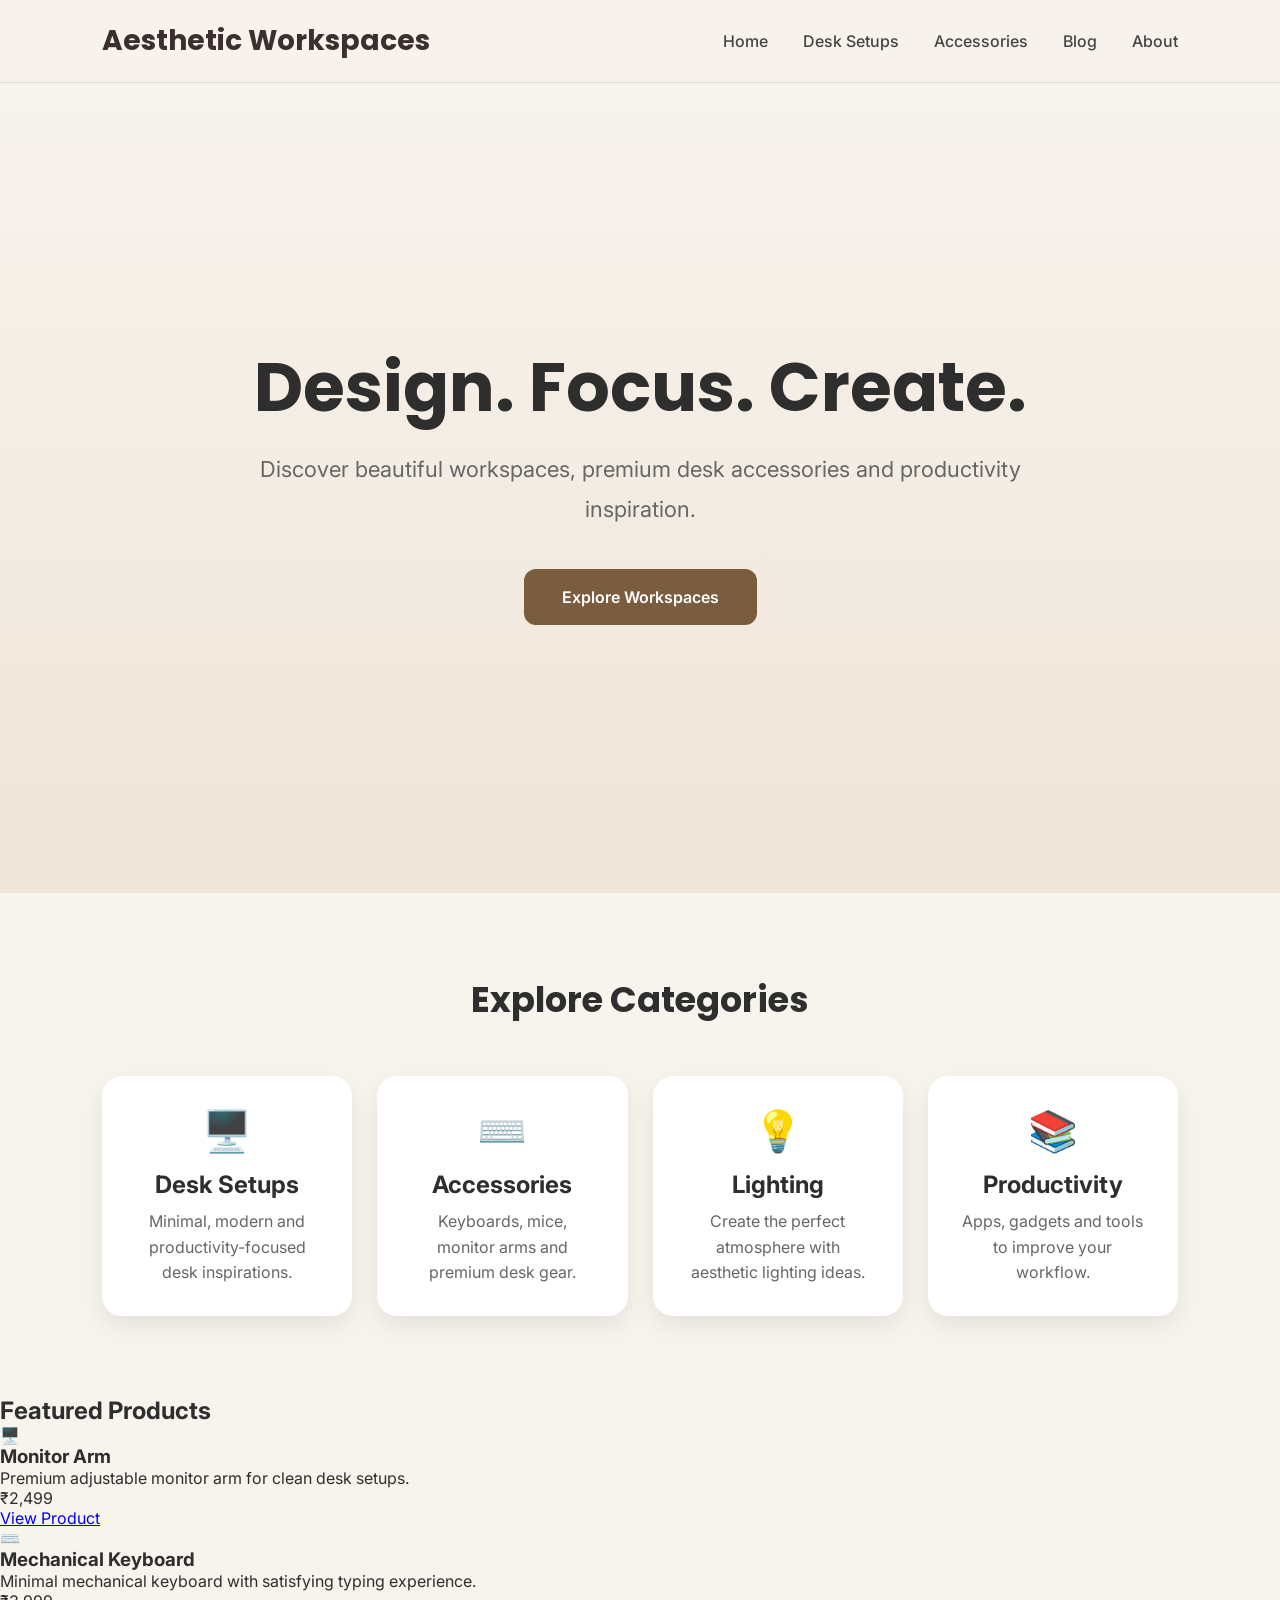
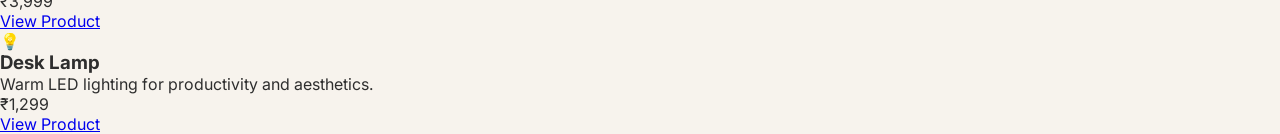
==== index.html @ fd487aba "Update index.html" ====
<!DOCTYPE html>
<html lang="en">
<head>

<meta charset="UTF-8">
<meta name="viewport" content="width=device-width, initial-scale=1.0">

<title>Aesthetic Workspaces | Design. Focus. Create.</title>

<link rel="stylesheet" href="css/style.css">

<link rel="preconnect" href="https://fonts.googleapis.com">
<link rel="preconnect" href="https://fonts.gstatic.com" crossorigin>

<link href="https://fonts.googleapis.com/css2?family=Inter:wght@300;400;500;600;700&family=Poppins:wght@500;600;700&display=swap" rel="stylesheet">

</head>

<body>

<nav>

<div class="logo">
Aesthetic Workspaces
</div>

<ul>

<li><a href="#">Home</a></li>

<li><a href="#">Desk Setups</a></li>

<li><a href="#">Accessories</a></li>

<li><a href="#">Blog</a></li>

<li><a href="#">About</a></li>

</ul>

</nav>

<section class="hero">

<div class="hero-content">

<h1>
Design. Focus. Create.
</h1>

<p>

Discover beautiful workspaces, premium desk accessories and productivity inspiration.

</p>

<a href="#" class="btn">

Explore Workspaces

</a>

</div>

</section>
<section class="categories">

<h2>Explore Categories</h2>

<div class="category-grid">

<div class="card">
<div class="icon">🖥️</div>
<h3>Desk Setups</h3>
<p>Minimal, modern and productivity-focused desk inspirations.</p>
</div>

<div class="card">
<div class="icon">⌨️</div>
<h3>Accessories</h3>
<p>Keyboards, mice, monitor arms and premium desk gear.</p>
</div>

<div class="card">
<div class="icon">💡</div>
<h3>Lighting</h3>
<p>Create the perfect atmosphere with aesthetic lighting ideas.</p>
</div>

<div class="card">
<div class="icon">📚</div>
<h3>Productivity</h3>
<p>Apps, gadgets and tools to improve your workflow.</p>
</div>

</div>

</section>
<section class="featured-products">

<h2>Featured Products</h2>

<div class="product-grid">

<div class="product-card">
<div class="product-image">🖥️</div>
<h3>Monitor Arm</h3>
<p>Premium adjustable monitor arm for clean desk setups.</p>
<div class="price">₹2,499</div>
<a href="#" class="product-btn">View Product</a>
</div>

<div class="product-card">
<div class="product-image">⌨️</div>
<h3>Mechanical Keyboard</h3>
<p>Minimal mechanical keyboard with satisfying typing experience.</p>
<div class="price">₹3,999</div>
<a href="#" class="product-btn">View Product</a>
</div>

<div class="product-card">
<div class="product-image">💡</div>
<h3>Desk Lamp</h3>
<p>Warm LED lighting for productivity and aesthetics.</p>
<div class="price">₹1,299</div>
<a href="#" class="product-btn">View Product</a>
</div>

</div>

</section>

<script src="js/script.js"></script>

</body>
</html>
---- css/style.css ----
*{
    margin:0;
    padding:0;
    box-sizing:border-box;
}

body{
    font-family:'Inter',sans-serif;
    background:#F7F3ED;
    color:#2E2E2E;
}

nav{
    width:100%;
    padding:20px 8%;
    display:flex;
    justify-content:space-between;
    align-items:center;
    background:rgba(247,243,237,0.95);
    position:sticky;
    top:0;
    z-index:1000;
    border-bottom:1px solid #e7dfd4;
}

.logo{
    font-family:'Poppins',sans-serif;
    font-size:28px;
    font-weight:700;
    color:#3B2F2F;
}

nav ul{
    display:flex;
    list-style:none;
    gap:35px;
}

nav ul li a{
    text-decoration:none;
    color:#444;
    font-weight:500;
    transition:.3s;
}

nav ul li a:hover{
    color:#7A5C3E;
}

.hero{
    min-height:90vh;
    display:flex;
    justify-content:center;
    align-items:center;
    text-align:center;
    padding:0 20px;
    background:linear-gradient(to bottom,#F7F3ED,#EFE5D8);
}

.hero-content{
    max-width:800px;
}

.hero h1{
    font-family:'Poppins',sans-serif;
    font-size:68px;
    line-height:1.1;
    color:#2E2E2E;
    margin-bottom:25px;
}

.hero p{
    font-size:22px;
    color:#666;
    line-height:1.8;
    margin-bottom:40px;
}

.btn{
    display:inline-block;
    padding:18px 38px;
    background:#7A5C3E;
    color:white;
    text-decoration:none;
    border-radius:12px;
    font-weight:600;
    transition:.3s;
}

.btn:hover{
    background:#5F4630;
    transform:translateY(-3px);
}

@media(max-width:768px){

nav{
    flex-direction:column;
    gap:15px;
}

nav ul{
    gap:18px;
    flex-wrap:wrap;
    justify-content:center;
}

.hero h1{
    font-size:42px;
}

.hero p{
    font-size:18px;
}

}
.categories{
    padding:80px 8%;
    background:#F7F3ED;
}

.categories h2{
    text-align:center;
    font-size:42px;
    margin-bottom:60px;
    font-family:'Poppins',sans-serif;
}

.category-grid{
    display:grid;
    grid-template-columns:repeat(auto-fit,minmax(250px,1fr));
    gap:30px;
}

.card{
    background:white;
    padding:40px 30px;
    border-radius:20px;
    text-align:center;
    transition:.35s;
    box-shadow:0 8px 25px rgba(0,0,0,.06);
}

.card:hover{
    transform:translateY(-12px);
    box-shadow:0 20px 40px rgba(0,0,0,.12);
}

.icon{
    font-size:48px;
    margin-bottom:20px;
}

.card h3{
    margin-bottom:15px;
    font-size:24px;
}

.card p{
    color:#666;
    line-height:1.7;
}
/* Categories Section */

.categories{
    padding:80px 8%;
}

.categories h2{
    text-align:center;
    font-size:2.2rem;
    margin-bottom:50px;
}

.category-grid{
    display:grid;
    grid-template-columns:repeat(auto-fit,minmax(240px,1fr));
    gap:25px;
}

.card{
    background:#ffffff;
    border-radius:20px;
    padding:30px;
    text-align:center;
    box-shadow:0 10px 25px rgba(0,0,0,.08);
    transition:.3s;
}

.card:hover{
    transform:translateY(-10px);
    box-shadow:0 20px 40px rgba(0,0,0,.12);
}

.icon{
    font-size:40px;
    margin-bottom:15px;
}

.card h3{
    margin-bottom:10px;
}

.card p{
    color:#666;
    line-height:1.6;
}
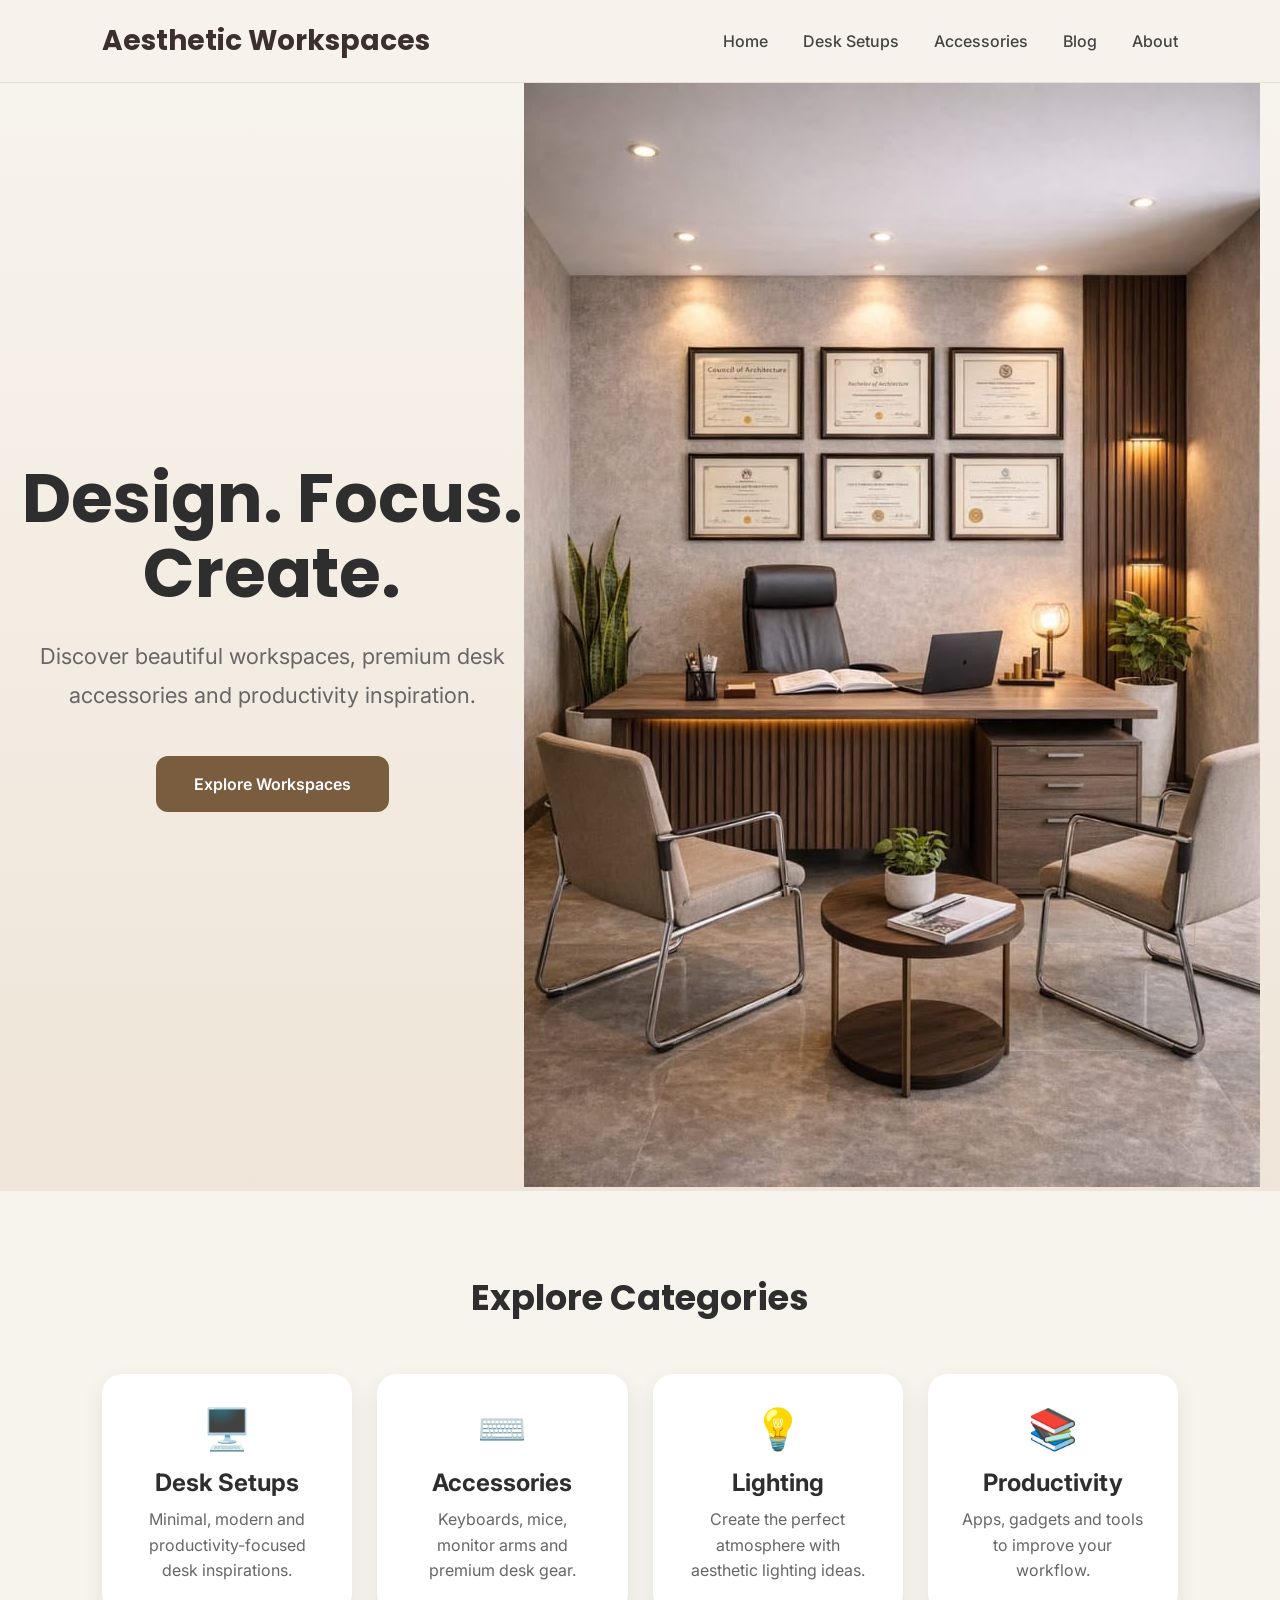
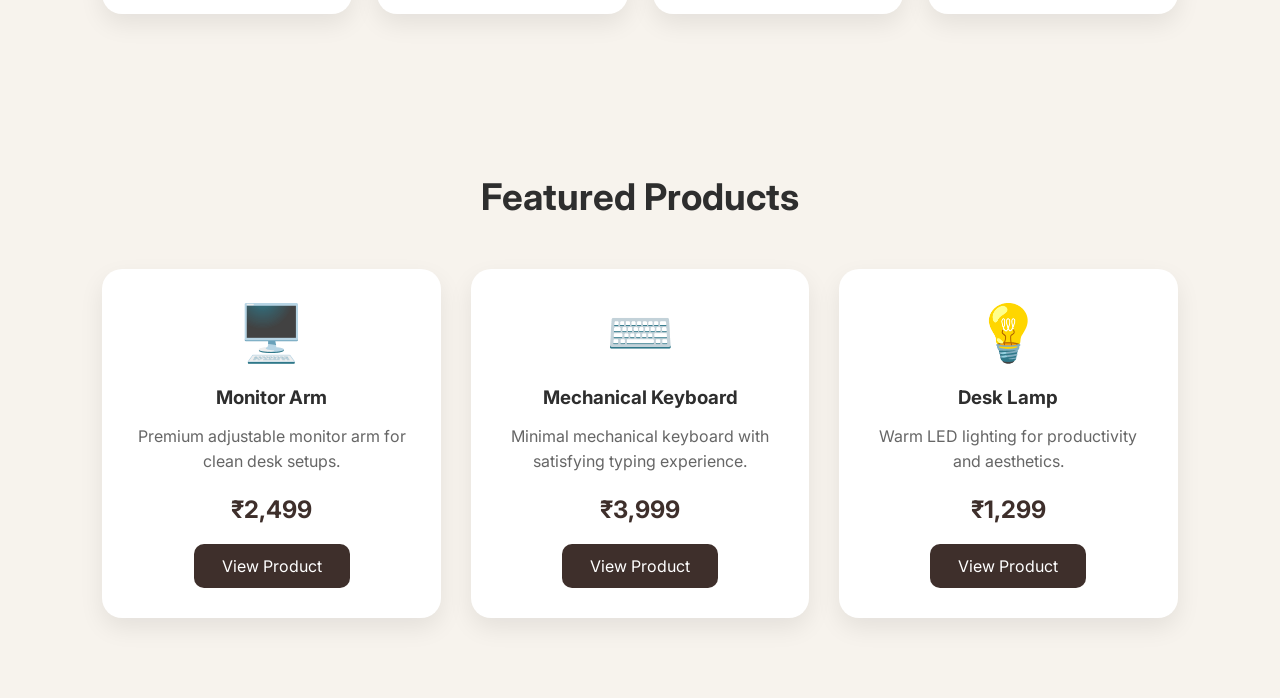
==== commit 902be744: "Update index.html" ====
--- a/index.html
+++ b/index.html
@@ -42,28 +42,22 @@
 
 <section class="hero">
 
-<div class="hero-content">
+    <div class="hero-text">
+        <h1>Design. Focus. Create.</h1>
 
-<h1>
-Design. Focus. Create.
-</h1>
+        <p>
+            Discover beautiful workspaces, premium desk accessories and productivity inspiration.
+        </p>
 
-<p>
+        <a href="#categories" class="btn">Explore Workspaces</a>
+    </div>
 
-Discover beautiful workspaces, premium desk accessories and productivity inspiration.
-
-</p>
-
-<a href="#" class="btn">
-
-Explore Workspaces
-
-</a>
-
-</div>
+    <div class="hero-image">
+        <img src="images/office.jpeg" alt="Modern Office">
+    </div>
 
 </section>
-<section class="categories">
+<section class="categories" id="categories">
 
 <h2>Explore Categories</h2>
 
--- a/css/style.css
+++ b/css/style.css
@@ -205,3 +205,71 @@
     color:#666;
     line-height:1.6;
 }
+/* Featured Products */
+
+.featured-products{
+    padding:80px 8%;
+    background:#F7F3ED;
+}
+
+.featured-products h2{
+    text-align:center;
+    font-size:2.3rem;
+    margin-bottom:50px;
+}
+
+.product-grid{
+    display:grid;
+    grid-template-columns:repeat(auto-fit,minmax(280px,1fr));
+    gap:30px;
+}
+
+.product-card{
+    background:#ffffff;
+    border-radius:20px;
+    padding:30px;
+    text-align:center;
+    box-shadow:0 10px 25px rgba(0,0,0,.08);
+    transition:.3s;
+}
+
+.product-card:hover{
+    transform:translateY(-10px);
+    box-shadow:0 20px 40px rgba(0,0,0,.12);
+}
+
+.product-image{
+    font-size:55px;
+    margin-bottom:20px;
+}
+
+.product-card h3{
+    margin-bottom:15px;
+}
+
+.product-card p{
+    color:#666;
+    line-height:1.6;
+    margin-bottom:20px;
+}
+
+.price{
+    font-size:24px;
+    font-weight:bold;
+    color:#3E2F2B;
+    margin-bottom:20px;
+}
+
+.product-btn{
+    display:inline-block;
+    padding:12px 28px;
+    background:#3E2F2B;
+    color:white;
+    border-radius:10px;
+    text-decoration:none;
+    transition:.3s;
+}
+
+.product-btn:hover{
+    background:#5C4438;
+}
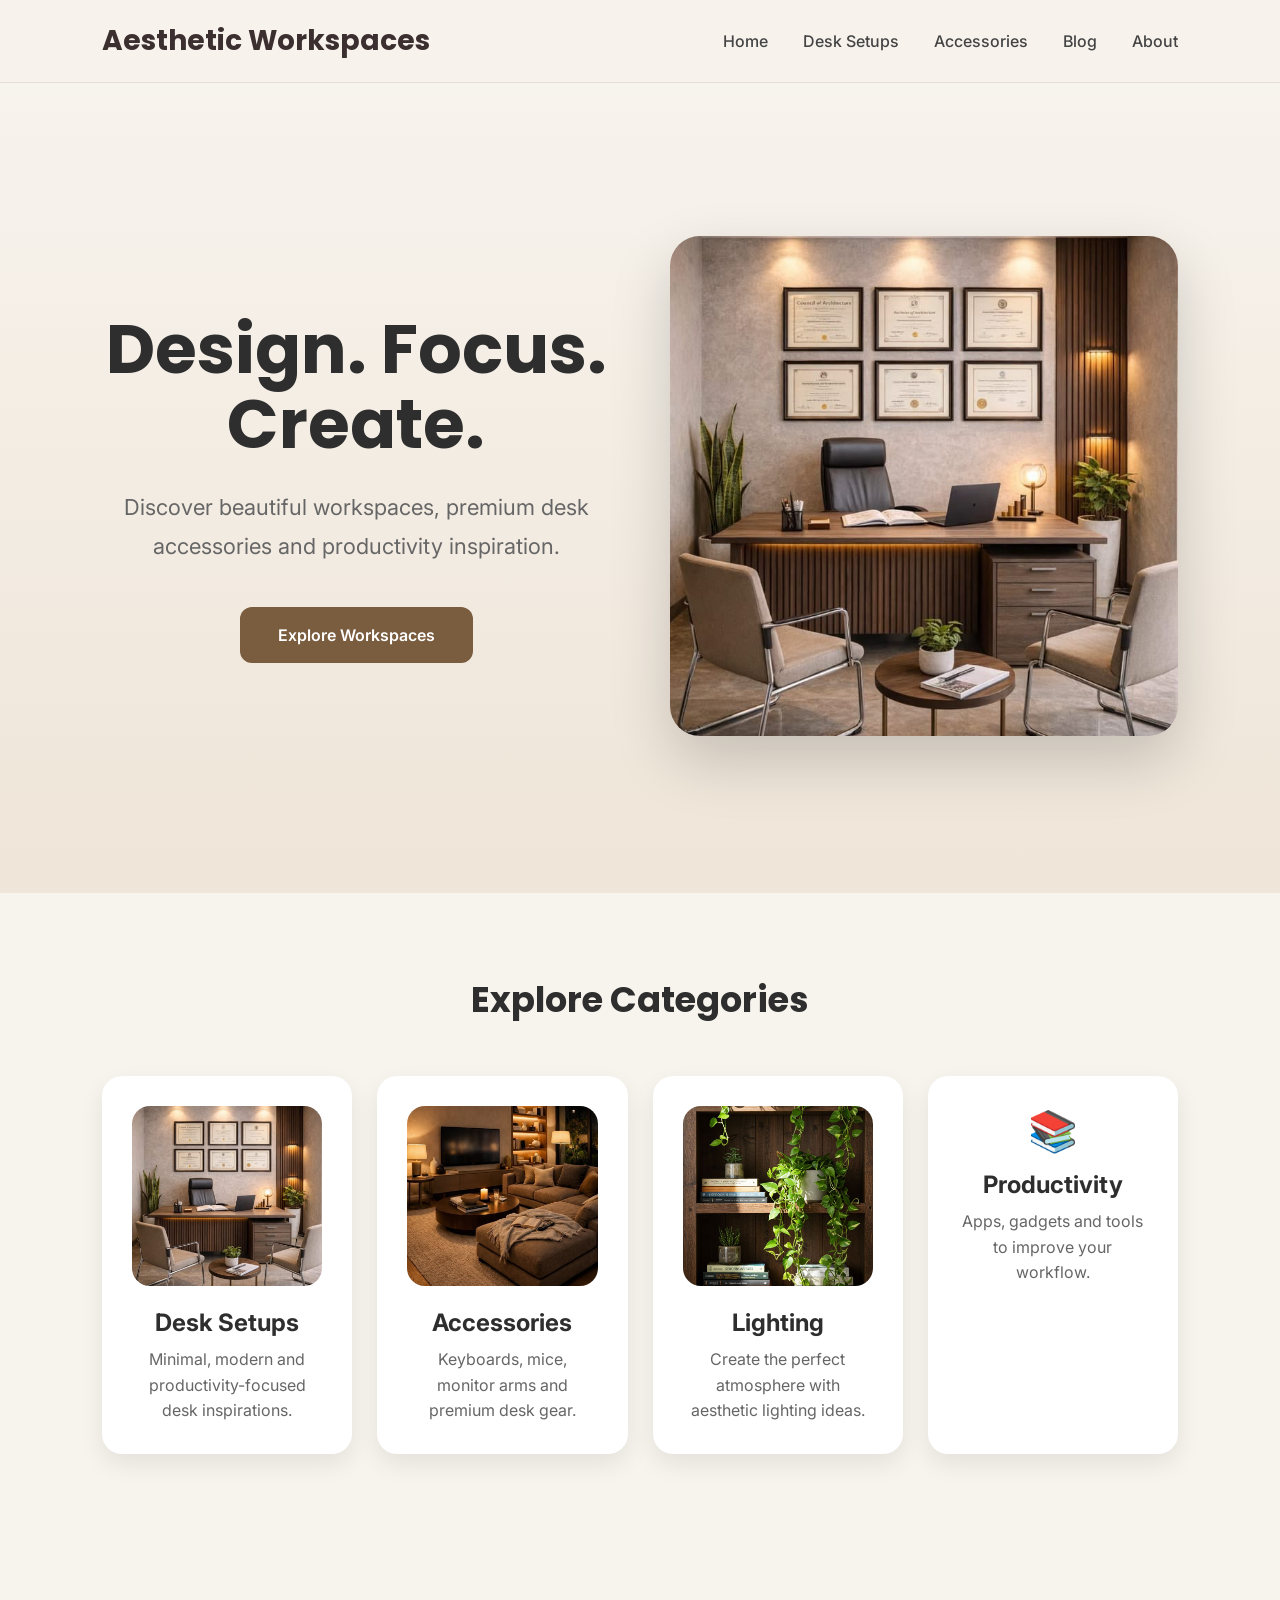
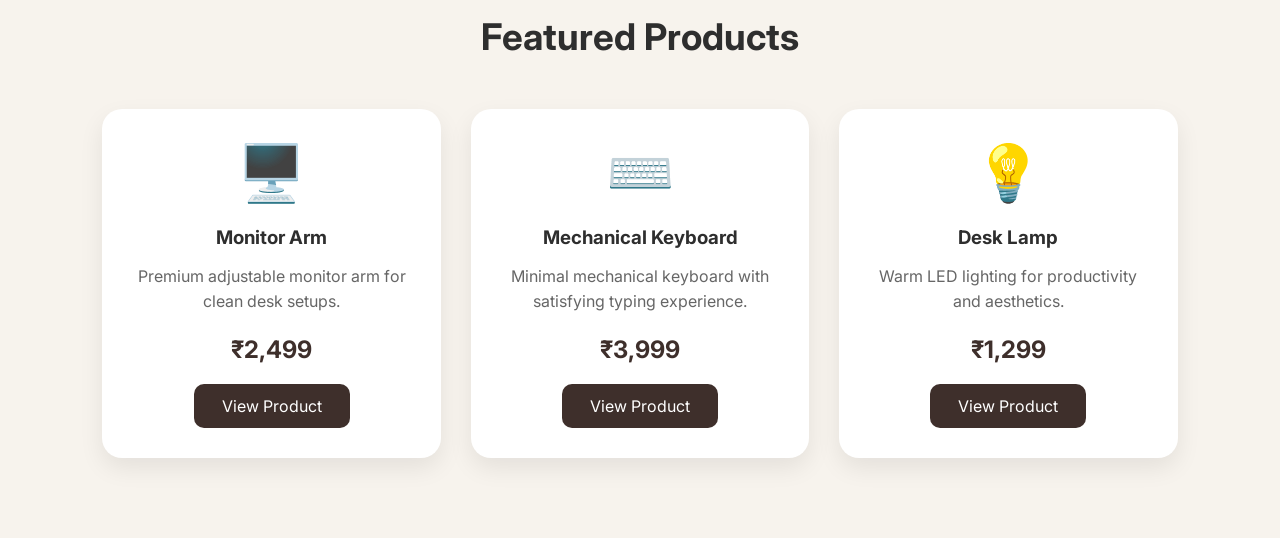
==== commit 303d1231: "Update index.html" ====
--- a/index.html
+++ b/index.html
@@ -64,19 +64,19 @@
 <div class="category-grid">
 
 <div class="card">
-<div class="icon">🖥️</div>
+<img src="images/office.jpeg" class="category-image">
 <h3>Desk Setups</h3>
 <p>Minimal, modern and productivity-focused desk inspirations.</p>
 </div>
 
 <div class="card">
-<div class="icon">⌨️</div>
+<img src="images/livingroom.jpeg" class="category-image">
 <h3>Accessories</h3>
 <p>Keyboards, mice, monitor arms and premium desk gear.</p>
 </div>
 
 <div class="card">
-<div class="icon">💡</div>
+<img src="images/Bookshelf.jpg" class="category-image">
 <h3>Lighting</h3>
 <p>Create the perfect atmosphere with aesthetic lighting ideas.</p>
 </div>
--- a/css/style.css
+++ b/css/style.css
@@ -273,3 +273,38 @@
 .product-btn:hover{
     background:#5C4438;
 }
+.hero{
+    display:flex;
+    align-items:center;
+    justify-content:space-between;
+    gap:60px;
+    padding:80px 8%;
+}
+
+.hero-text{
+    flex:1;
+}
+
+.hero-image{
+    flex:1;
+}
+
+.hero-image img{
+    width:100%;
+    height:500px;
+    object-fit:cover;
+    border-radius:30px;
+    box-shadow:0 25px 60px rgba(0,0,0,.18);
+    transition:.4s;
+}
+
+.hero-image img:hover{
+    transform:scale(1.02);
+}
+.category-image{
+    width:100%;
+    height:180px;
+    object-fit:cover;
+    border-radius:18px;
+    margin-bottom:18px;
+}
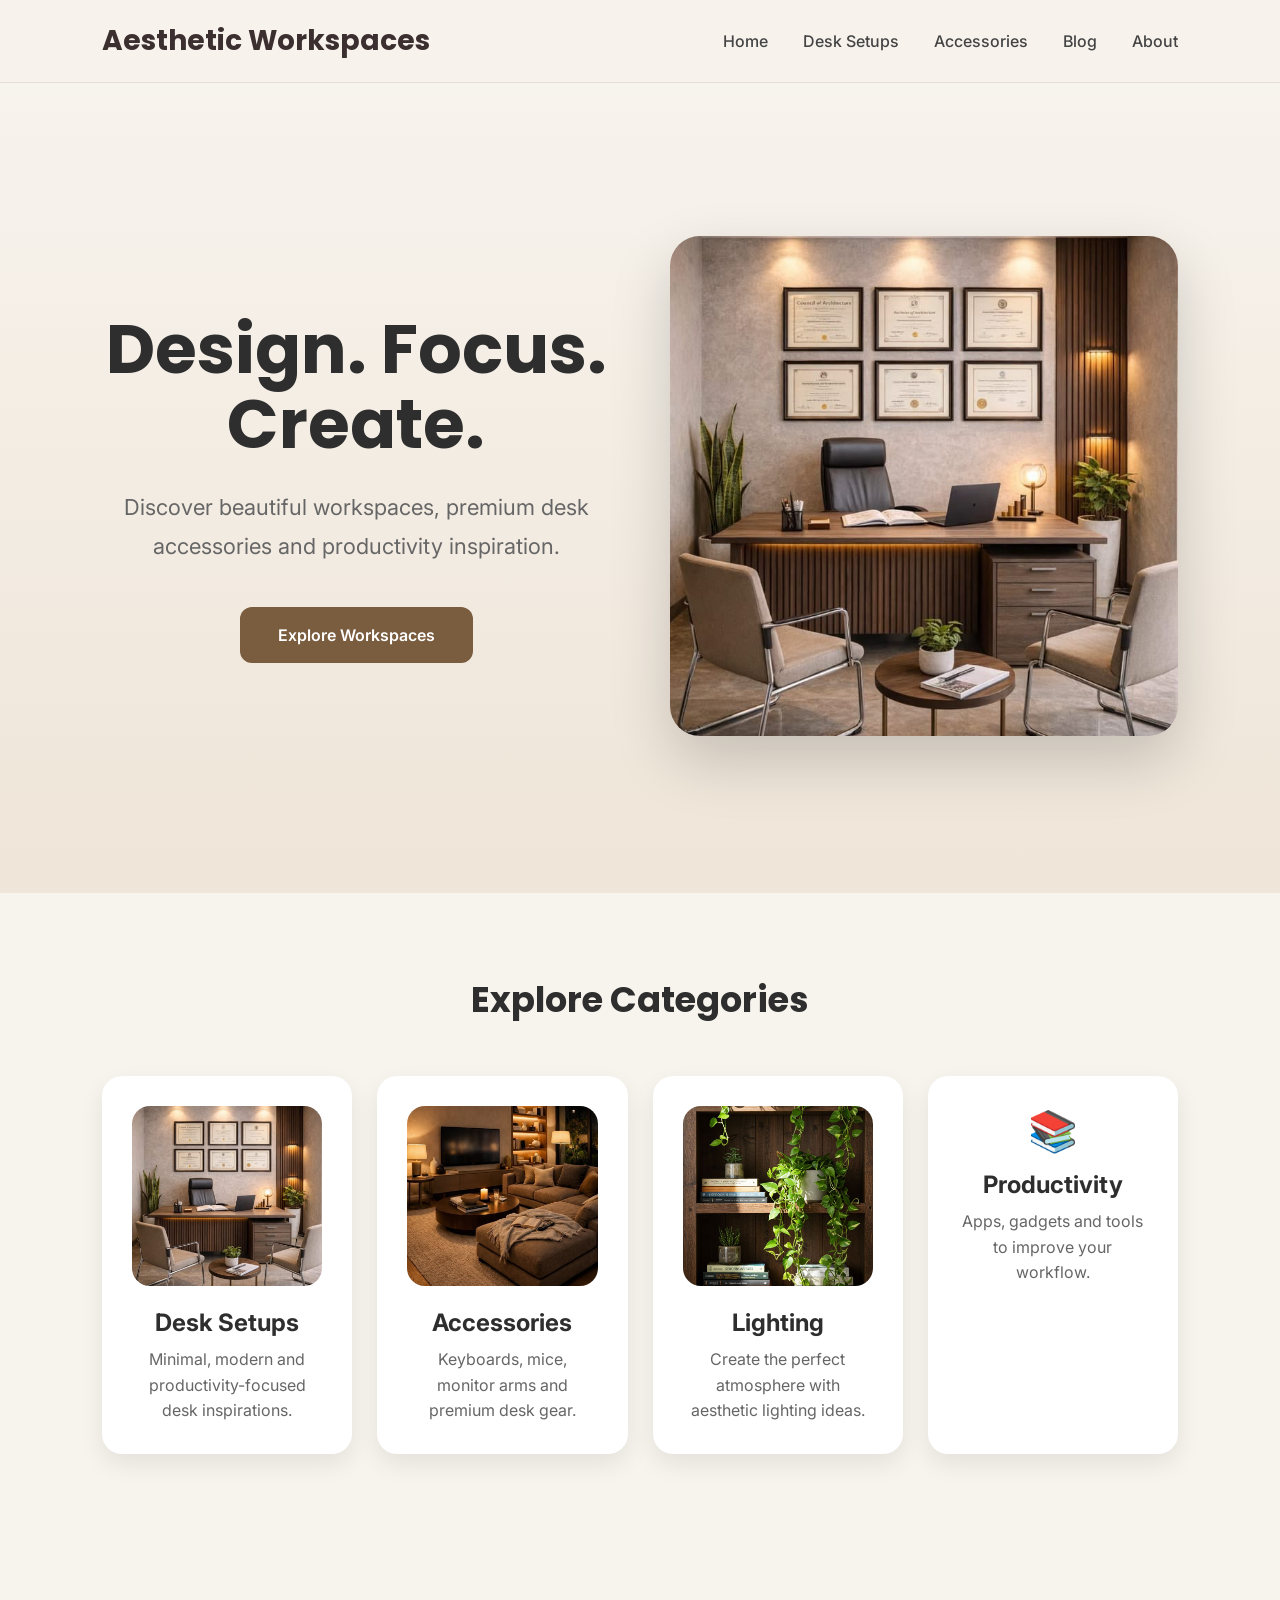
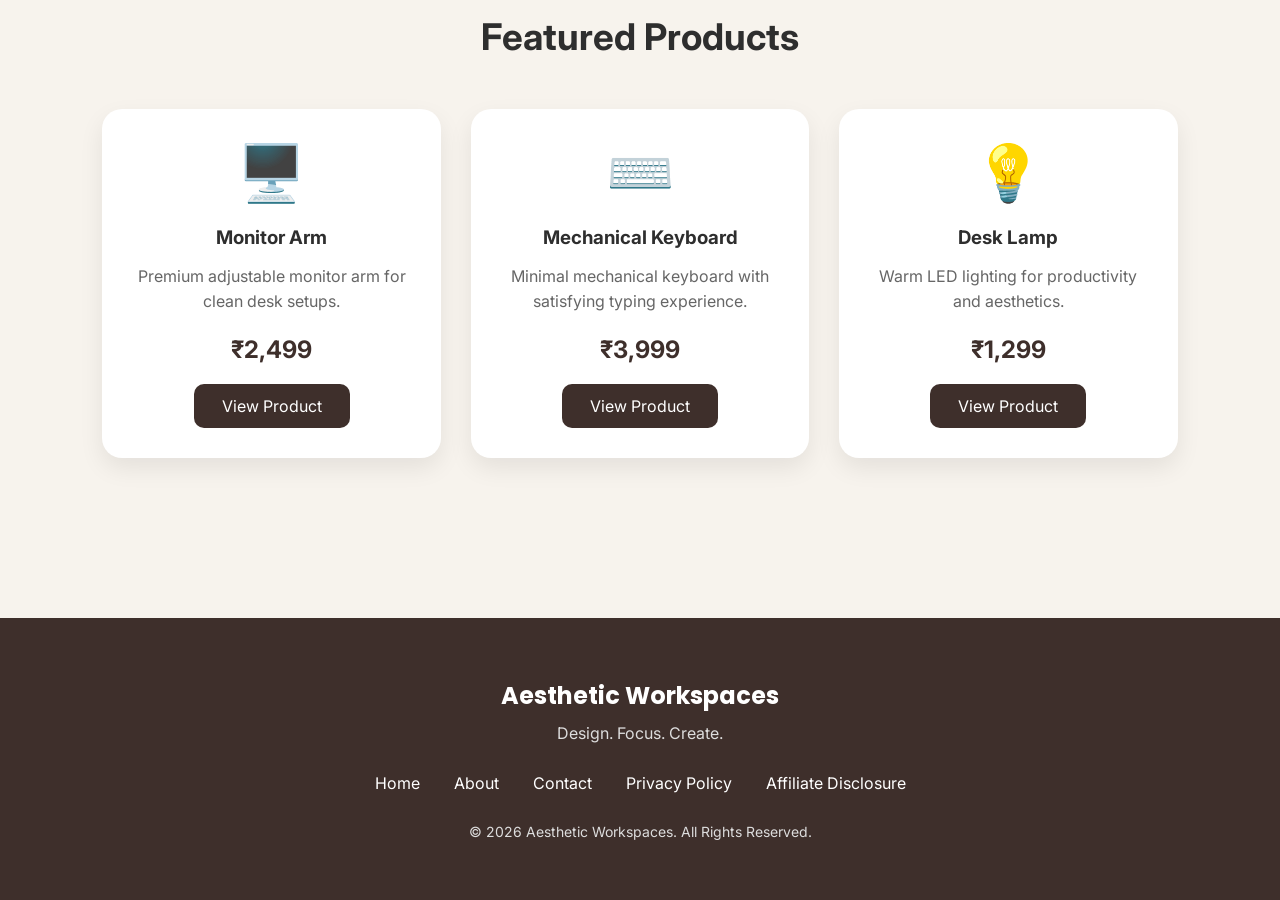
==== commit d7f59a4d: "Update index.html" ====
--- a/index.html
+++ b/index.html
@@ -123,7 +123,29 @@
 </div>
 
 </section>
+<footer class="footer">
 
+    <div class="footer-content">
+
+        <h2>Aesthetic Workspaces</h2>
+
+        <p>Design. Focus. Create.</p>
+
+        <div class="footer-links">
+            <a href="#">Home</a>
+            <a href="#">About</a>
+            <a href="#">Contact</a>
+            <a href="#">Privacy Policy</a>
+            <a href="#">Affiliate Disclosure</a>
+        </div>
+
+        <p class="copyright">
+            © 2026 Aesthetic Workspaces. All Rights Reserved.
+        </p>
+
+    </div>
+
+</footer>
 <script src="js/script.js"></script>
 
 </body>
--- a/css/style.css
+++ b/css/style.css
@@ -308,3 +308,42 @@
     border-radius:18px;
     margin-bottom:18px;
 }
+/* Footer */
+
+.footer{
+    background:#3E2F2B;
+    color:white;
+    padding:60px 8%;
+    text-align:center;
+    margin-top:80px;
+}
+
+.footer h2{
+    font-family:'Poppins',sans-serif;
+    margin-bottom:10px;
+}
+
+.footer p{
+    color:#ddd;
+}
+
+.footer-links{
+    margin:30px 0;
+}
+
+.footer-links a{
+    color:white;
+    text-decoration:none;
+    margin:0 15px;
+    transition:.3s;
+}
+
+.footer-links a:hover{
+    color:#D6B48A;
+}
+
+.copyright{
+    margin-top:20px;
+    font-size:14px;
+    color:#bbb;
+}
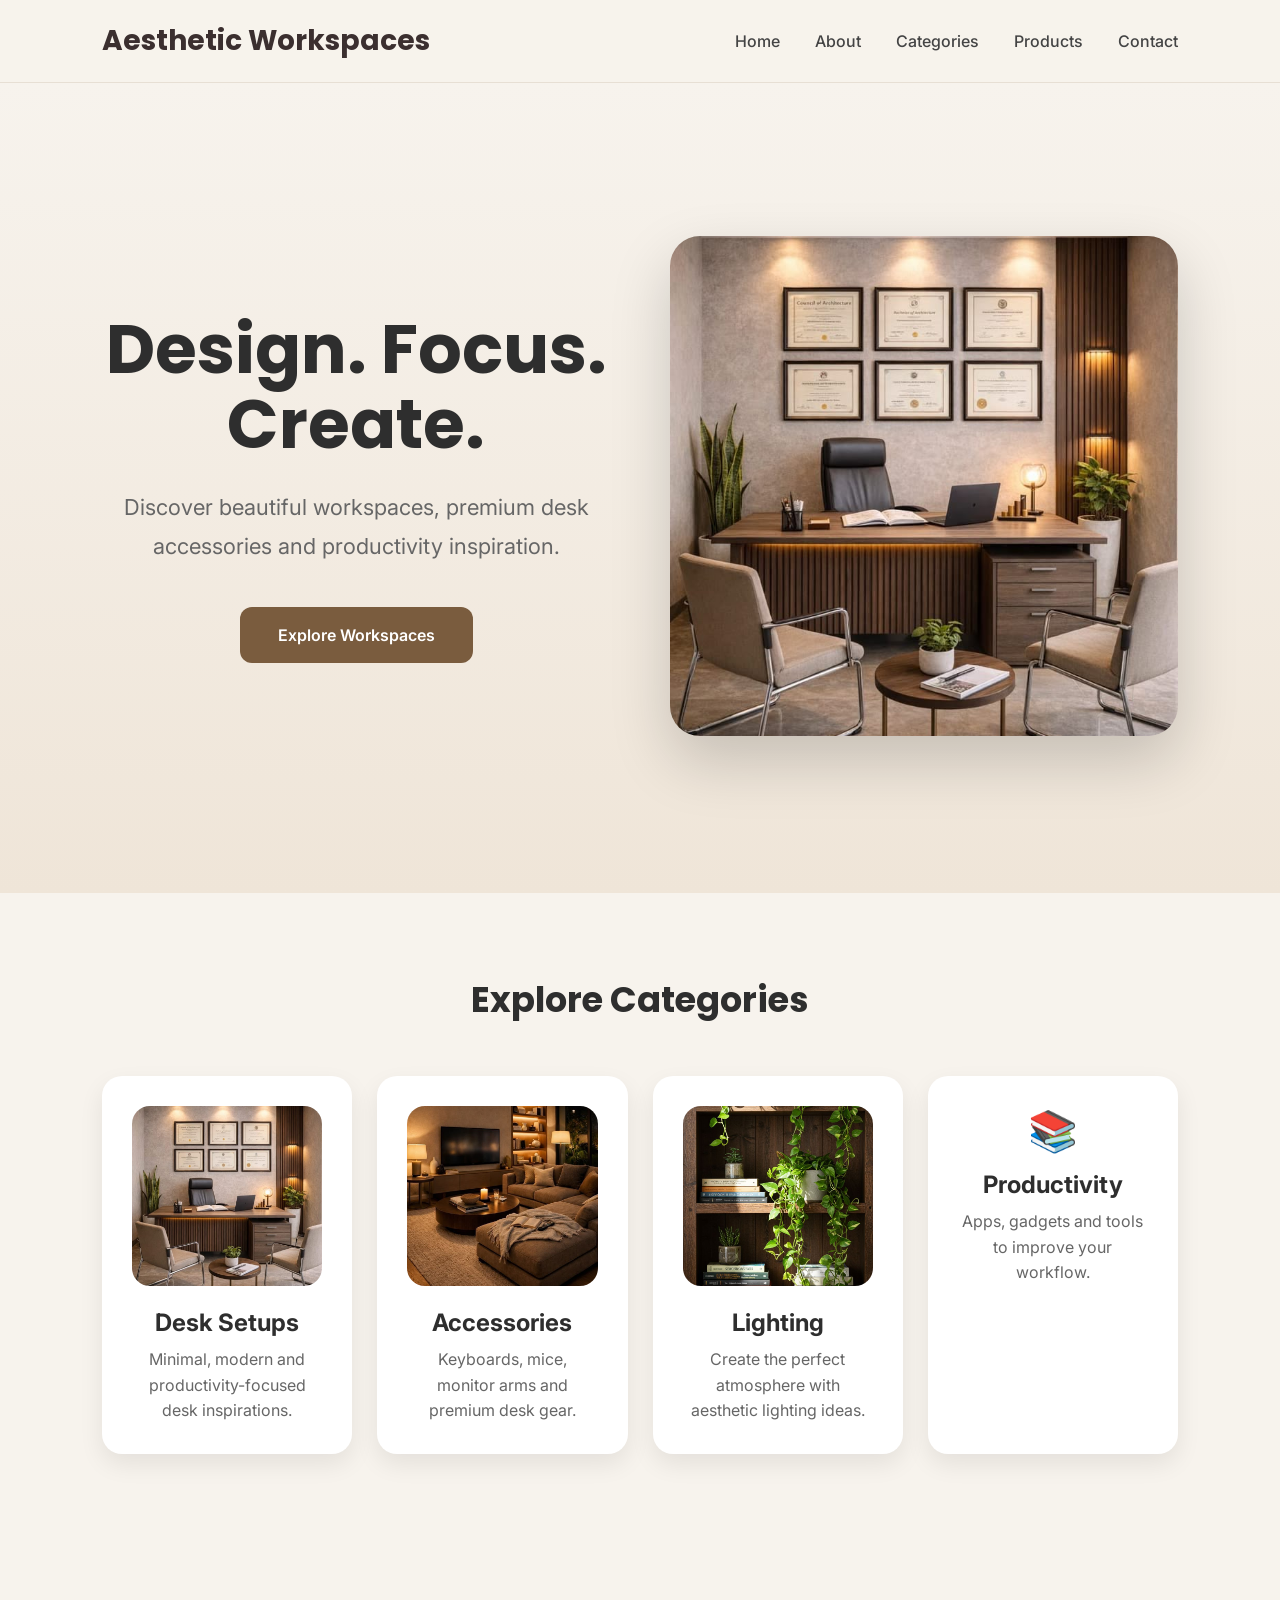
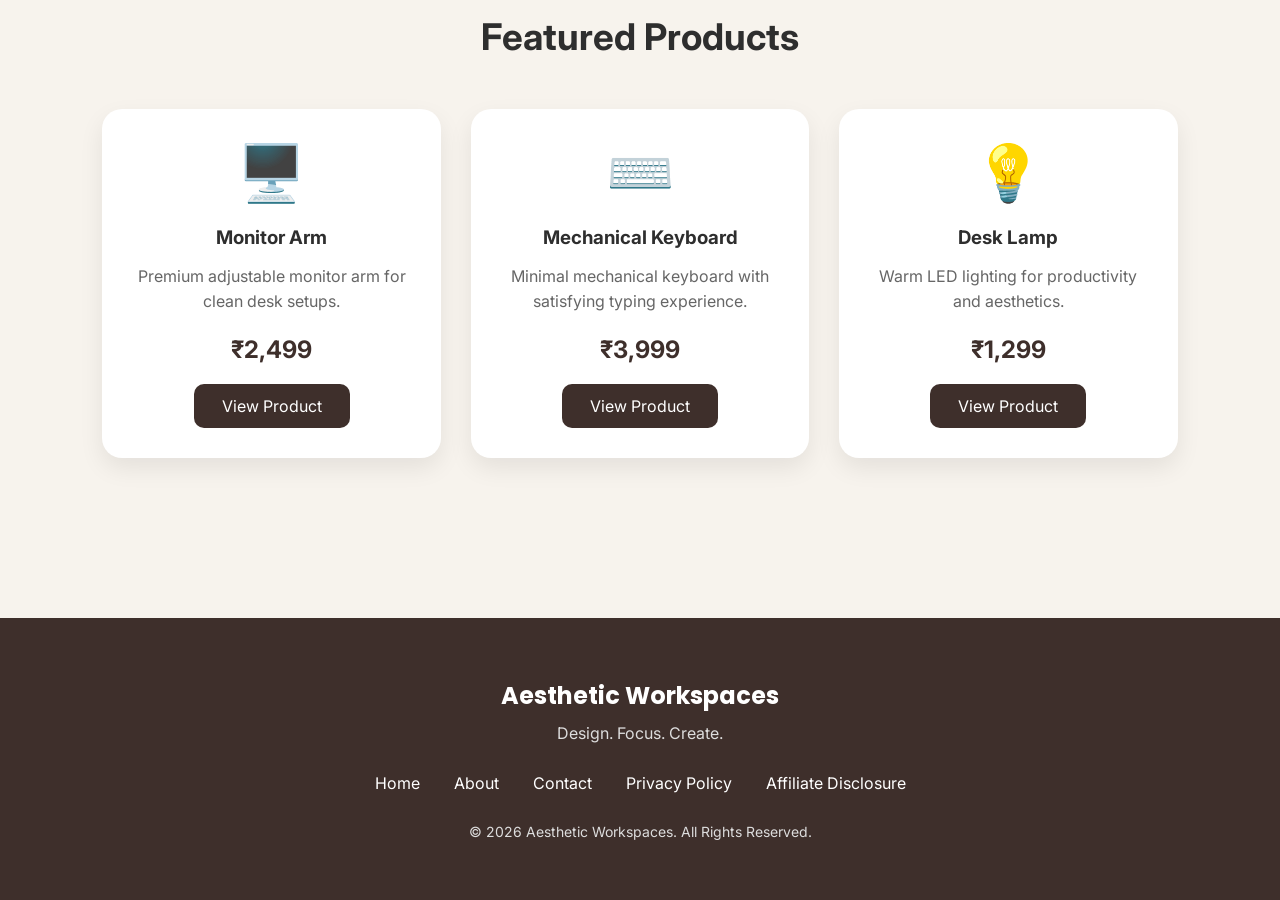
==== commit 5e3cfab2: "Update index.html" ====
--- a/index.html
+++ b/index.html
@@ -26,15 +26,15 @@
 
 <ul>
 
-<li><a href="#">Home</a></li>
+<li><a href="index.html">Home</a></li>
 
-<li><a href="#">Desk Setups</a></li>
+<li><a href="about.html">About</a></li>
 
-<li><a href="#">Accessories</a></li>
+<li><a href="#categories">Categories</a></li>
 
-<li><a href="#">Blog</a></li>
+<li><a href="#featured-products">Products</a></li>
 
-<li><a href="#">About</a></li>
+<li><a href="contact.html">Contact</a></li>
 
 </ul>
 
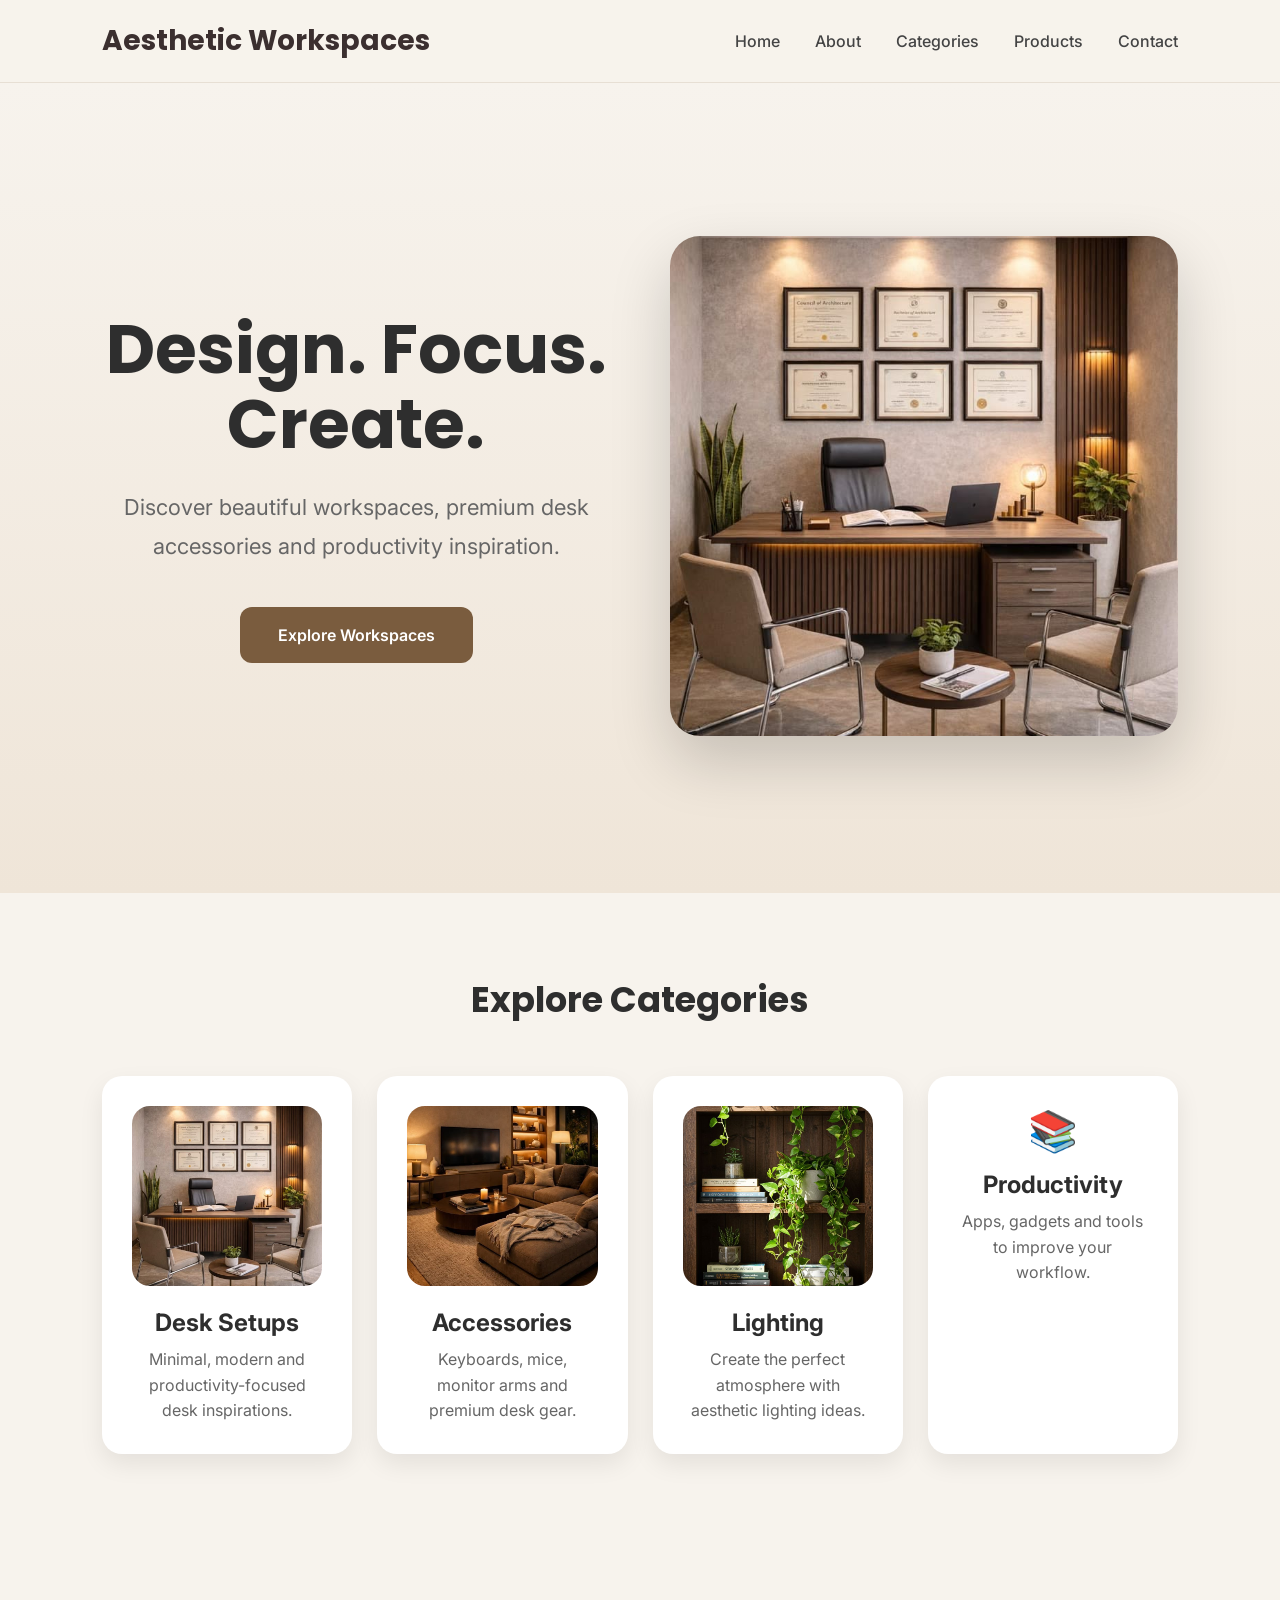
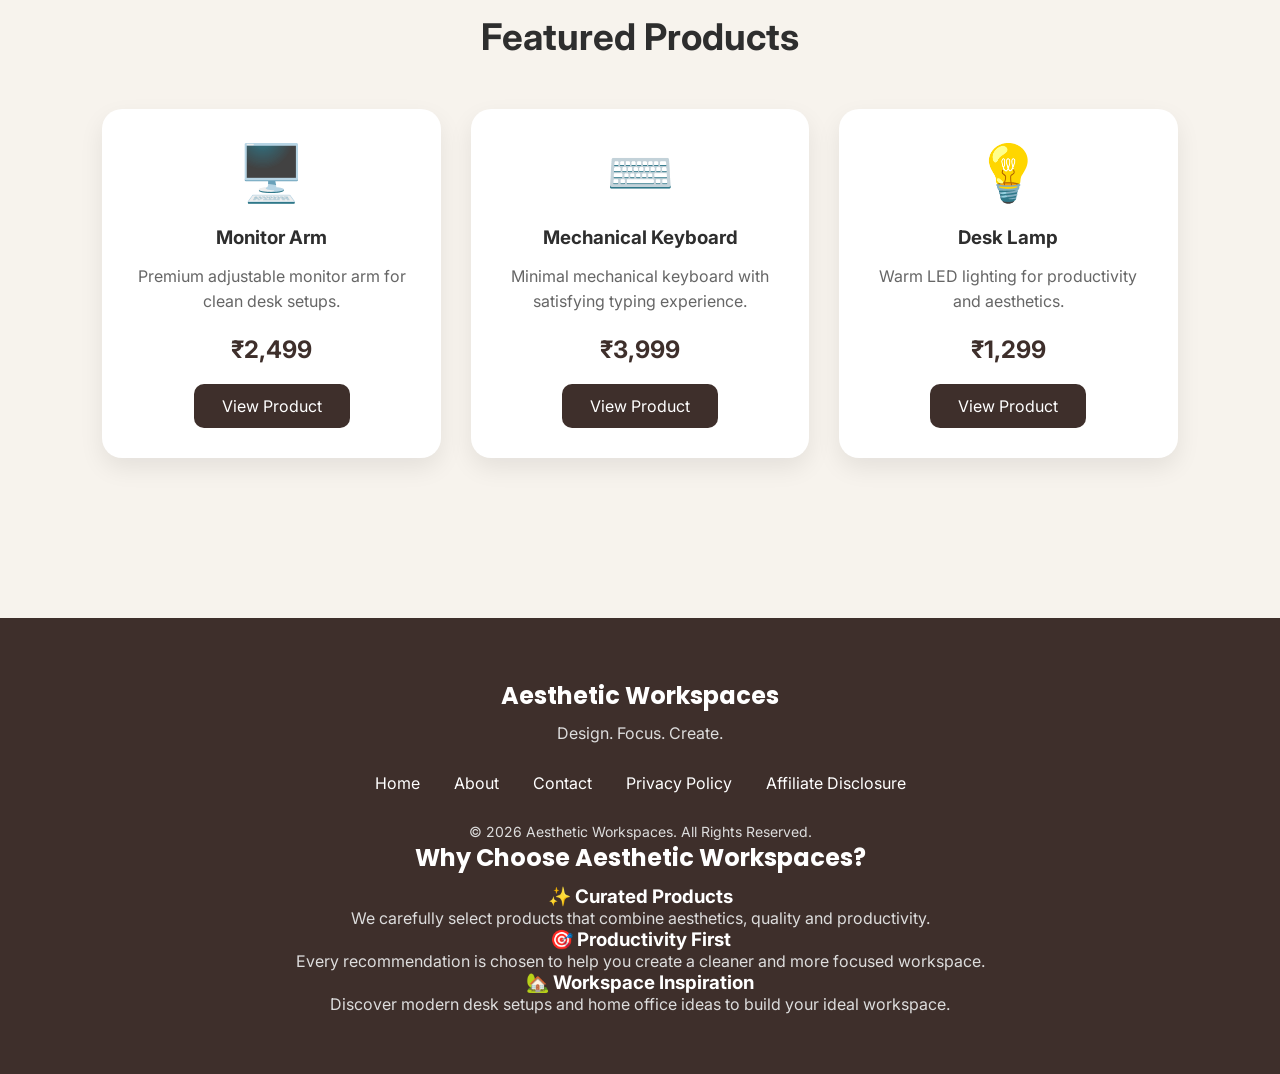
==== commit 198c140f: "Update index.html" ====
--- a/index.html
+++ b/index.html
@@ -101,7 +101,9 @@
 <h3>Monitor Arm</h3>
 <p>Premium adjustable monitor arm for clean desk setups.</p>
 <div class="price">₹2,499</div>
-<a href="#" class="product-btn">View Product</a>
+<a href="https://www.amazon.in" class="product-btn" target="_blank">
+View Product
+</a>
 </div>
 
 <div class="product-card">
@@ -109,7 +111,9 @@
 <h3>Mechanical Keyboard</h3>
 <p>Minimal mechanical keyboard with satisfying typing experience.</p>
 <div class="price">₹3,999</div>
-<a href="#" class="product-btn">View Product</a>
+<a href="https://www.amazon.in" class="product-btn" target="_blank">
+View Product
+</a>
 </div>
 
 <div class="product-card">
@@ -117,7 +121,9 @@
 <h3>Desk Lamp</h3>
 <p>Warm LED lighting for productivity and aesthetics.</p>
 <div class="price">₹1,299</div>
-<a href="#" class="product-btn">View Product</a>
+<a href="https://www.amazon.in" class="product-btn" target="_blank">
+View Product
+</a>
 </div>
 
 </div>
@@ -144,7 +150,30 @@
         </p>
 
     </div>
+<section class="why-us">
 
+    <h2>Why Choose Aesthetic Workspaces?</h2>
+
+    <div class="why-grid">
+
+        <div class="why-card">
+            <h3>✨ Curated Products</h3>
+            <p>We carefully select products that combine aesthetics, quality and productivity.</p>
+        </div>
+
+        <div class="why-card">
+            <h3>🎯 Productivity First</h3>
+            <p>Every recommendation is chosen to help you create a cleaner and more focused workspace.</p>
+        </div>
+
+        <div class="why-card">
+            <h3>🏡 Workspace Inspiration</h3>
+            <p>Discover modern desk setups and home office ideas to build your ideal workspace.</p>
+        </div>
+
+    </div>
+
+</section>
 </footer>
 <script src="js/script.js"></script>
 
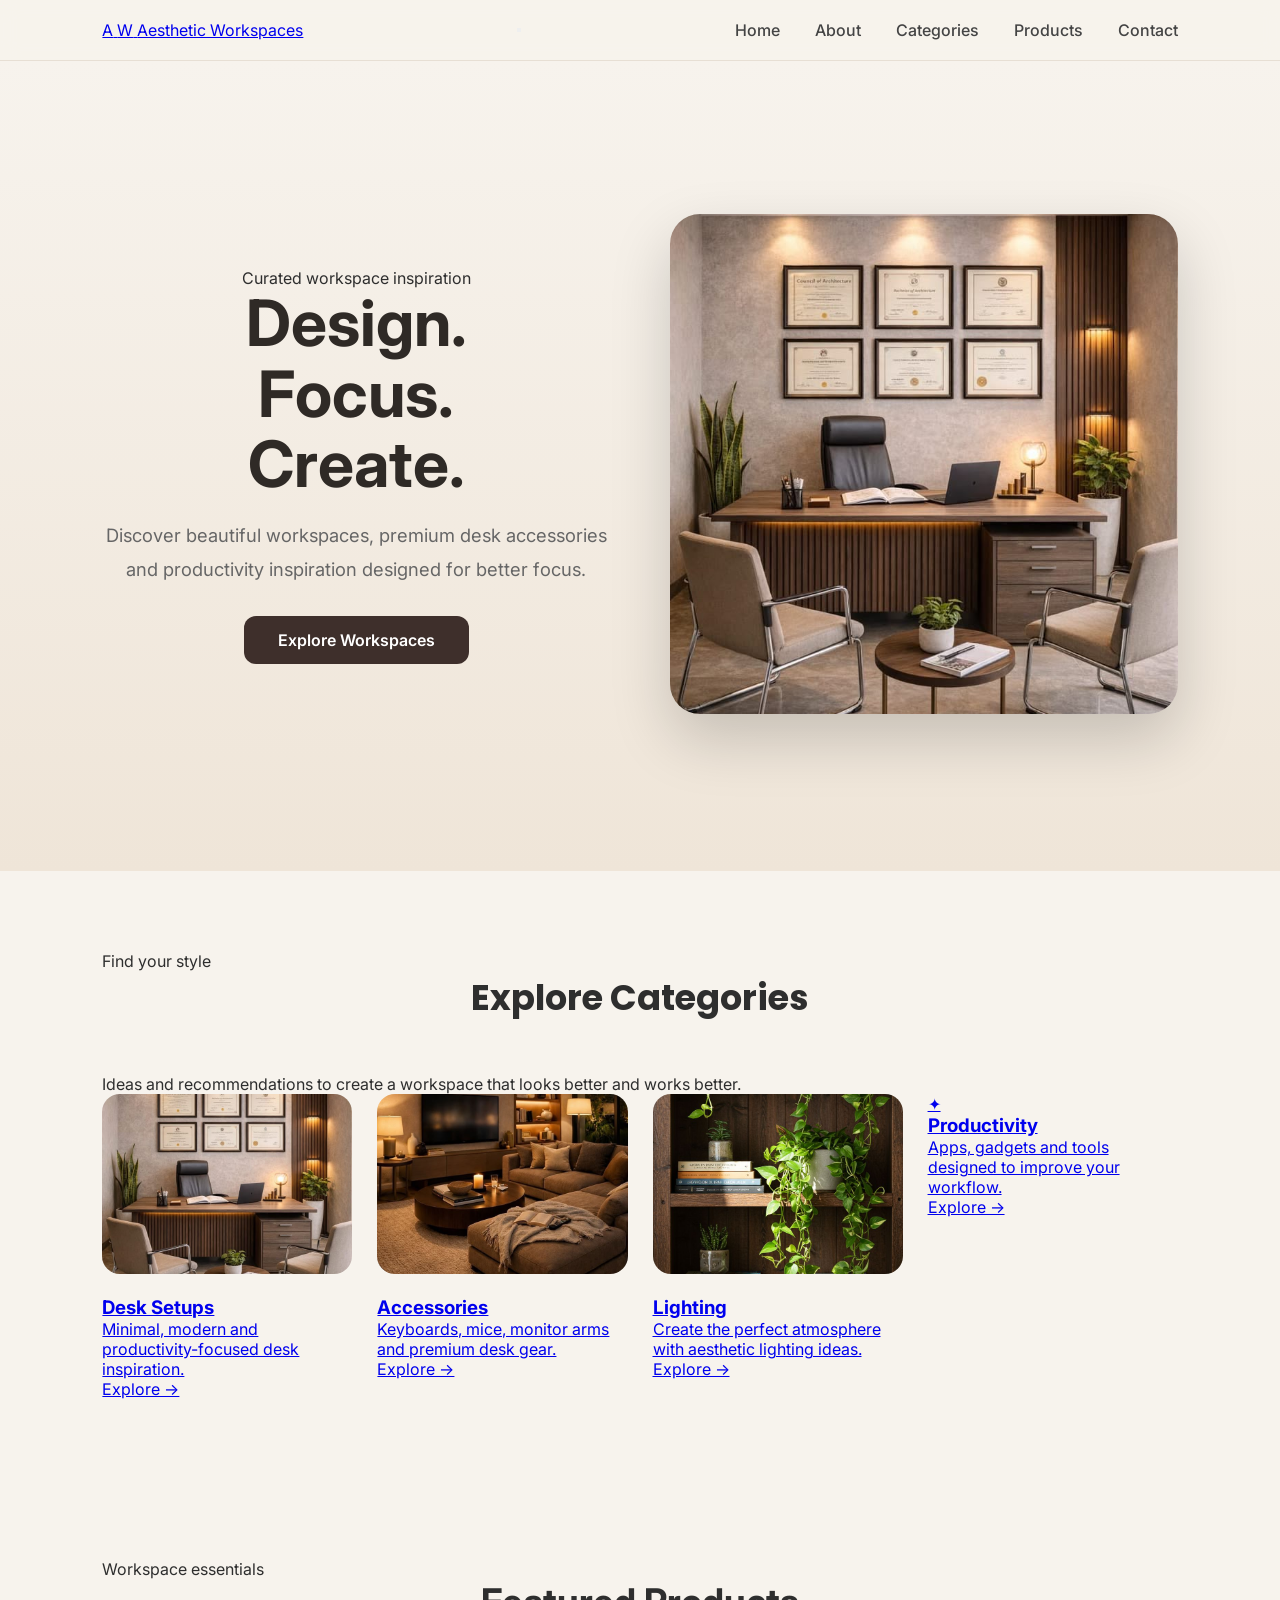
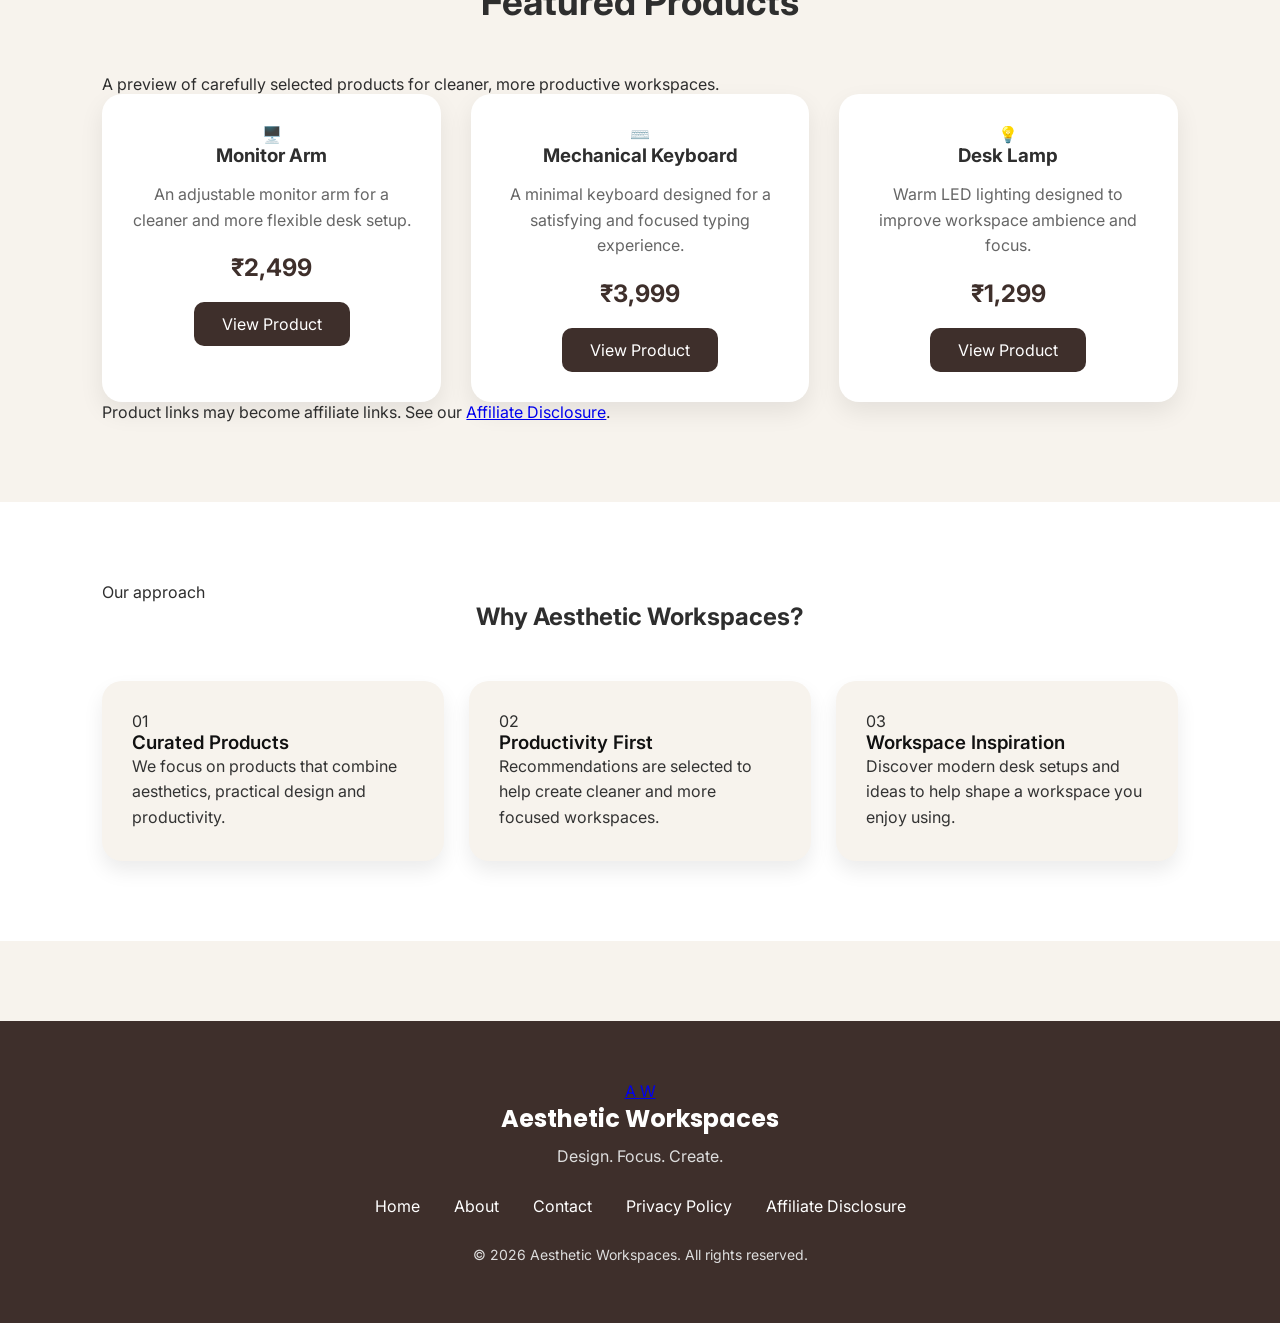
==== commit 08a0dd36: "Update index.html" ====
--- a/index.html
+++ b/index.html
@@ -1,181 +1,511 @@
 <!DOCTYPE html>
 <html lang="en">
+
 <head>
-
-<meta charset="UTF-8">
-<meta name="viewport" content="width=device-width, initial-scale=1.0">
-
-<title>Aesthetic Workspaces | Design. Focus. Create.</title>
-
-<link rel="stylesheet" href="css/style.css">
-
-<link rel="preconnect" href="https://fonts.googleapis.com">
-<link rel="preconnect" href="https://fonts.gstatic.com" crossorigin>
-
-<link href="https://fonts.googleapis.com/css2?family=Inter:wght@300;400;500;600;700&family=Poppins:wght@500;600;700&display=swap" rel="stylesheet">
-
+    <meta charset="UTF-8">
+
+    <meta name="viewport" content="width=device-width, initial-scale=1.0">
+
+    <meta name="description"
+        content="Discover aesthetic workspaces, desk accessories, lighting and productivity inspiration.">
+
+    <title>Aesthetic Workspaces | Design. Focus. Create.</title>
+
+    <link rel="stylesheet" href="css/style.css">
+
+    <link rel="preconnect" href="https://fonts.googleapis.com">
+
+    <link rel="preconnect" href="https://fonts.gstatic.com" crossorigin>
+
+    <link
+        href="https://fonts.googleapis.com/css2?family=Inter:wght@400;500;600;700&family=Poppins:wght@500;600;700&display=swap"
+        rel="stylesheet">
 </head>
 
 <body>
 
-<nav>
-
-<div class="logo">
-Aesthetic Workspaces
-</div>
-
-<ul>
-
-<li><a href="index.html">Home</a></li>
-
-<li><a href="about.html">About</a></li>
-
-<li><a href="#categories">Categories</a></li>
-
-<li><a href="#featured-products">Products</a></li>
-
-<li><a href="contact.html">Contact</a></li>
-
-</ul>
-
-</nav>
-
-<section class="hero">
-
-    <div class="hero-text">
-        <h1>Design. Focus. Create.</h1>
-
-        <p>
-            Discover beautiful workspaces, premium desk accessories and productivity inspiration.
-        </p>
-
-        <a href="#categories" class="btn">Explore Workspaces</a>
-    </div>
-
-    <div class="hero-image">
-        <img src="images/office.jpeg" alt="Modern Office">
-    </div>
-
-</section>
-<section class="categories" id="categories">
-
-<h2>Explore Categories</h2>
-
-<div class="category-grid">
-
-<div class="card">
-<img src="images/office.jpeg" class="category-image">
-<h3>Desk Setups</h3>
-<p>Minimal, modern and productivity-focused desk inspirations.</p>
-</div>
-
-<div class="card">
-<img src="images/livingroom.jpeg" class="category-image">
-<h3>Accessories</h3>
-<p>Keyboards, mice, monitor arms and premium desk gear.</p>
-</div>
-
-<div class="card">
-<img src="images/Bookshelf.jpg" class="category-image">
-<h3>Lighting</h3>
-<p>Create the perfect atmosphere with aesthetic lighting ideas.</p>
-</div>
-
-<div class="card">
-<div class="icon">📚</div>
-<h3>Productivity</h3>
-<p>Apps, gadgets and tools to improve your workflow.</p>
-</div>
-
-</div>
-
-</section>
-<section class="featured-products">
-
-<h2>Featured Products</h2>
-
-<div class="product-grid">
-
-<div class="product-card">
-<div class="product-image">🖥️</div>
-<h3>Monitor Arm</h3>
-<p>Premium adjustable monitor arm for clean desk setups.</p>
-<div class="price">₹2,499</div>
-<a href="https://www.amazon.in" class="product-btn" target="_blank">
-View Product
-</a>
-</div>
-
-<div class="product-card">
-<div class="product-image">⌨️</div>
-<h3>Mechanical Keyboard</h3>
-<p>Minimal mechanical keyboard with satisfying typing experience.</p>
-<div class="price">₹3,999</div>
-<a href="https://www.amazon.in" class="product-btn" target="_blank">
-View Product
-</a>
-</div>
-
-<div class="product-card">
-<div class="product-image">💡</div>
-<h3>Desk Lamp</h3>
-<p>Warm LED lighting for productivity and aesthetics.</p>
-<div class="price">₹1,299</div>
-<a href="https://www.amazon.in" class="product-btn" target="_blank">
-View Product
-</a>
-</div>
-
-</div>
-
-</section>
-<footer class="footer">
-
-    <div class="footer-content">
-
-        <h2>Aesthetic Workspaces</h2>
-
-        <p>Design. Focus. Create.</p>
-
-        <div class="footer-links">
-            <a href="#">Home</a>
-            <a href="#">About</a>
-            <a href="#">Contact</a>
-            <a href="#">Privacy Policy</a>
-            <a href="#">Affiliate Disclosure</a>
+    <!-- Navigation -->
+
+    <nav class="navbar">
+
+        <a href="index.html" class="brand">
+
+            <span class="brand-mark">
+                <span class="brand-a">A</span>
+                <span class="brand-w">W</span>
+            </span>
+
+            <span class="brand-name">
+                Aesthetic Workspaces
+            </span>
+
+        </a>
+
+        <button class="menu-toggle"
+            type="button"
+            aria-label="Open navigation menu"
+            aria-expanded="false">
+
+            <span></span>
+            <span></span>
+            <span></span>
+
+        </button>
+
+        <ul class="nav-links">
+
+            <li>
+                <a href="index.html">Home</a>
+            </li>
+
+            <li>
+                <a href="about.html">About</a>
+            </li>
+
+            <li>
+                <a href="#categories">Categories</a>
+            </li>
+
+            <li>
+                <a href="#featured-products">Products</a>
+            </li>
+
+            <li>
+                <a href="contact.html">Contact</a>
+            </li>
+
+        </ul>
+
+    </nav>
+
+
+    <main>
+
+        <!-- Hero -->
+
+        <section class="hero">
+
+            <div class="hero-text">
+
+                <span class="eyebrow">
+                    Curated workspace inspiration
+                </span>
+
+                <h1>
+                    Design.
+                    <br>
+                    Focus.
+                    <br>
+                    Create.
+                </h1>
+
+                <p>
+                    Discover beautiful workspaces, premium desk accessories
+                    and productivity inspiration designed for better focus.
+                </p>
+
+                <a href="#categories" class="btn">
+                    Explore Workspaces
+                </a>
+
+            </div>
+
+            <div class="hero-image">
+
+                <img
+                    src="images/office.jpeg"
+                    alt="Modern aesthetic office workspace">
+
+            </div>
+
+        </section>
+
+
+        <!-- Categories -->
+
+        <section class="categories" id="categories">
+
+            <div class="section-heading">
+
+                <span class="eyebrow">
+                    Find your style
+                </span>
+
+                <h2>
+                    Explore Categories
+                </h2>
+
+                <p>
+                    Ideas and recommendations to create a workspace
+                    that looks better and works better.
+                </p>
+
+            </div>
+
+            <div class="category-grid">
+
+                <a href="desk-setups.html" class="category-card">
+
+                    <img
+                        src="images/office.jpeg"
+                        class="category-image"
+                        alt="Modern desk setup">
+
+                    <div class="category-content">
+
+                        <h3>
+                            Desk Setups
+                        </h3>
+
+                        <p>
+                            Minimal, modern and productivity-focused desk inspiration.
+                        </p>
+
+                        <span class="card-link">
+                            Explore →
+                        </span>
+
+                    </div>
+
+                </a>
+
+
+                <a href="accessories.html" class="category-card">
+
+                    <img
+                        src="images/livingroom.jpeg"
+                        class="category-image"
+                        alt="Workspace accessories">
+
+                    <div class="category-content">
+
+                        <h3>
+                            Accessories
+                        </h3>
+
+                        <p>
+                            Keyboards, mice, monitor arms and premium desk gear.
+                        </p>
+
+                        <span class="card-link">
+                            Explore →
+                        </span>
+
+                    </div>
+
+                </a>
+
+
+                <a href="lighting.html" class="category-card">
+
+                    <img
+                        src="images/Bookshelf.jpg"
+                        class="category-image"
+                        alt="Aesthetic workspace lighting">
+
+                    <div class="category-content">
+
+                        <h3>
+                            Lighting
+                        </h3>
+
+                        <p>
+                            Create the perfect atmosphere with aesthetic lighting ideas.
+                        </p>
+
+                        <span class="card-link">
+                            Explore →
+                        </span>
+
+                    </div>
+
+                </a>
+
+
+                <a href="productivity.html" class="category-card productivity-card">
+
+                    <div class="productivity-icon">
+                        ✦
+                    </div>
+
+                    <div class="category-content">
+
+                        <h3>
+                            Productivity
+                        </h3>
+
+                        <p>
+                            Apps, gadgets and tools designed to improve your workflow.
+                        </p>
+
+                        <span class="card-link">
+                            Explore →
+                        </span>
+
+                    </div>
+
+                </a>
+
+            </div>
+
+        </section>
+
+
+        <!-- Featured Products -->
+
+        <section
+            class="featured-products"
+            id="featured-products">
+
+            <div class="section-heading">
+
+                <span class="eyebrow">
+                    Workspace essentials
+                </span>
+
+                <h2>
+                    Featured Products
+                </h2>
+
+                <p>
+                    A preview of carefully selected products for cleaner,
+                    more productive workspaces.
+                </p>
+
+            </div>
+
+            <div class="product-grid">
+
+                <article class="product-card">
+
+                    <div class="product-icon">
+                        🖥️
+                    </div>
+
+                    <h3>
+                        Monitor Arm
+                    </h3>
+
+                    <p>
+                        An adjustable monitor arm for a cleaner and more flexible desk setup.
+                    </p>
+
+                    <div class="price">
+                        ₹2,499
+                    </div>
+
+                    <a
+                        href="https://www.amazon.in"
+                        class="product-btn"
+                        target="_blank"
+                        rel="noopener noreferrer">
+
+                        View Product
+
+                    </a>
+
+                </article>
+
+
+                <article class="product-card">
+
+                    <div class="product-icon">
+                        ⌨️
+                    </div>
+
+                    <h3>
+                        Mechanical Keyboard
+                    </h3>
+
+                    <p>
+                        A minimal keyboard designed for a satisfying and focused typing experience.
+                    </p>
+
+                    <div class="price">
+                        ₹3,999
+                    </div>
+
+                    <a
+                        href="https://www.amazon.in"
+                        class="product-btn"
+                        target="_blank"
+                        rel="noopener noreferrer">
+
+                        View Product
+
+                    </a>
+
+                </article>
+
+
+                <article class="product-card">
+
+                    <div class="product-icon">
+                        💡
+                    </div>
+
+                    <h3>
+                        Desk Lamp
+                    </h3>
+
+                    <p>
+                        Warm LED lighting designed to improve workspace ambience and focus.
+                    </p>
+
+                    <div class="price">
+                        ₹1,299
+                    </div>
+
+                    <a
+                        href="https://www.amazon.in"
+                        class="product-btn"
+                        target="_blank"
+                        rel="noopener noreferrer">
+
+                        View Product
+
+                    </a>
+
+                </article>
+
+            </div>
+
+            <p class="affiliate-note">
+                Product links may become affiliate links. See our
+                <a href="affiliate.html">Affiliate Disclosure</a>.
+            </p>
+
+        </section>
+
+
+        <!-- Why Us -->
+
+        <section class="why-us">
+
+            <div class="section-heading">
+
+                <span class="eyebrow">
+                    Our approach
+                </span>
+
+                <h2>
+                    Why Aesthetic Workspaces?
+                </h2>
+
+            </div>
+
+            <div class="why-grid">
+
+                <article class="why-card">
+
+                    <span class="why-number">
+                        01
+                    </span>
+
+                    <h3>
+                        Curated Products
+                    </h3>
+
+                    <p>
+                        We focus on products that combine aesthetics,
+                        practical design and productivity.
+                    </p>
+
+                </article>
+
+
+                <article class="why-card">
+
+                    <span class="why-number">
+                        02
+                    </span>
+
+                    <h3>
+                        Productivity First
+                    </h3>
+
+                    <p>
+                        Recommendations are selected to help create
+                        cleaner and more focused workspaces.
+                    </p>
+
+                </article>
+
+
+                <article class="why-card">
+
+                    <span class="why-number">
+                        03
+                    </span>
+
+                    <h3>
+                        Workspace Inspiration
+                    </h3>
+
+                    <p>
+                        Discover modern desk setups and ideas to help
+                        shape a workspace you enjoy using.
+                    </p>
+
+                </article>
+
+            </div>
+
+        </section>
+
+    </main>
+
+
+    <!-- Footer -->
+
+    <footer class="footer">
+
+        <div class="footer-content">
+
+            <a href="index.html" class="footer-brand">
+
+                <span class="brand-mark footer-mark">
+
+                    <span class="brand-a">A</span>
+                    <span class="brand-w">W</span>
+
+                </span>
+
+            </a>
+
+            <h2>
+                Aesthetic Workspaces
+            </h2>
+
+            <p class="footer-tagline">
+                Design. Focus. Create.
+            </p>
+
+            <div class="footer-links">
+
+                <a href="index.html">Home</a>
+
+                <a href="about.html">About</a>
+
+                <a href="contact.html">Contact</a>
+
+                <a href="privacy.html">Privacy Policy</a>
+
+                <a href="affiliate.html">Affiliate Disclosure</a>
+
+            </div>
+
+            <p class="copyright">
+                © 2026 Aesthetic Workspaces. All rights reserved.
+            </p>
+
         </div>
 
-        <p class="copyright">
-            © 2026 Aesthetic Workspaces. All Rights Reserved.
-        </p>
-
-    </div>
-<section class="why-us">
-
-    <h2>Why Choose Aesthetic Workspaces?</h2>
-
-    <div class="why-grid">
-
-        <div class="why-card">
-            <h3>✨ Curated Products</h3>
-            <p>We carefully select products that combine aesthetics, quality and productivity.</p>
-        </div>
-
-        <div class="why-card">
-            <h3>🎯 Productivity First</h3>
-            <p>Every recommendation is chosen to help you create a cleaner and more focused workspace.</p>
-        </div>
-
-        <div class="why-card">
-            <h3>🏡 Workspace Inspiration</h3>
-            <p>Discover modern desk setups and home office ideas to build your ideal workspace.</p>
-        </div>
-
-    </div>
-
-</section>
-</footer>
-<script src="js/script.js"></script>
+    </footer>
+
+
+    <script src="js/script.js"></script>
 
 </body>
+
 </html>
--- a/css/style.css
+++ b/css/style.css
@@ -4,7 +4,15 @@
     box-sizing:border-box;
 }
 
+html{
+    scroll-behavior:smooth;
+    width:100%;
+    overflow-x:hidden;
+}
+
 body{
+    width:100%;
+    overflow-x:hidden;
     font-family:'Inter',sans-serif;
     background:#F7F3ED;
     color:#2E2E2E;
@@ -12,11 +20,13 @@
 
 nav{
     width:100%;
+    box-sizing:border-box;
     padding:20px 8%;
     display:flex;
     justify-content:space-between;
     align-items:center;
     background:rgba(247,243,237,0.95);
+    backdrop-filter:blur(10px);
     position:sticky;
     top:0;
     z-index:1000;
@@ -61,36 +71,36 @@
     max-width:800px;
 }
 
-.hero h1{
-    font-family:'Poppins',sans-serif;
-    font-size:68px;
+.hero-text h1{
+    font-size:4rem;
+    font-weight:700;
     line-height:1.1;
-    color:#2E2E2E;
-    margin-bottom:25px;
-}
-
-.hero p{
-    font-size:22px;
+    color:#2F2A26;
+    margin-bottom:20px;
+}
+
+.hero-text p{
+    font-size:1.15rem;
     color:#666;
     line-height:1.8;
-    margin-bottom:40px;
-}
-
+    margin-bottom:30px;
+}
 .btn{
     display:inline-block;
-    padding:18px 38px;
-    background:#7A5C3E;
+    padding:14px 34px;
+    background:#3E2F2B;
     color:white;
+    border-radius:12px;
     text-decoration:none;
-    border-radius:12px;
     font-weight:600;
     transition:.3s;
 }
 
 .btn:hover{
-    background:#5F4630;
+    background:#5C4438;
     transform:translateY(-3px);
 }
+
 
 @media(max-width:768px){
 
@@ -143,7 +153,7 @@
 
 .card:hover{
     transform:translateY(-12px);
-    box-shadow:0 20px 40px rgba(0,0,0,.12);
+    box-shadow:0 25px 50px rgba(0,0,0,.15);
 }
 
 .icon{
@@ -188,8 +198,8 @@
 }
 
 .card:hover{
-    transform:translateY(-10px);
-    box-shadow:0 20px 40px rgba(0,0,0,.12);
+    transform:translateY(-12px);
+    box-shadow:0 25px 50px rgba(0,0,0,.15);
 }
 
 .icon{
@@ -234,8 +244,8 @@
 }
 
 .product-card:hover{
-    transform:translateY(-10px);
-    box-shadow:0 20px 40px rgba(0,0,0,.12);
+    transform:translateY(-12px);
+    box-shadow:0 25px 50px rgba(0,0,0,.15);
 }
 
 .product-image{
@@ -347,3 +357,102 @@
     font-size:14px;
     color:#bbb;
 }
+/* Why Us */
+
+.why-us{
+    padding:80px 8%;
+    background:#ffffff;
+}
+
+.why-us h2{
+    text-align:center;
+    margin-bottom:50px;
+}
+
+.why-grid{
+    display:grid;
+    grid-template-columns:repeat(auto-fit,minmax(250px,1fr));
+    gap:25px;
+}
+
+.why-card{
+    background:#F7F3ED;
+    padding:30px;
+    border-radius:20px;
+    box-shadow:0 10px 20px rgba(0,0,0,.08);
+    transition:.3s;
+}
+.why-card h3{
+    color:#111111 !important;
+    font-weight:600;
+}
+
+.why-card p{
+    color:#333333 !important;
+    line-height:1.6;
+}
+.why-card:hover{
+    transform:translateY(-8px);
+}
+@media (max-width: 768px){
+
+    nav{
+        padding:15px 5%;
+        flex-direction:column;
+        gap:15px;
+    }
+
+    .logo{
+        font-size:22px;
+    }
+
+    nav ul{
+        display:flex;
+        flex-wrap:wrap;
+        justify-content:center;
+        gap:12px;
+    }
+
+    nav ul li{
+        margin:0;
+    }
+
+    .hero{
+        flex-direction:column;
+        text-align:center;
+        padding:60px 5%;
+    }
+
+    .hero-content{
+        width:100%;
+    }
+
+    .hero h1{
+        font-size:2.5rem;
+    }
+
+    .hero-image{
+        width:100%;
+        margin-top:30px;
+    }
+
+    .hero-image img{
+        width:100%;
+        height:auto;
+    }
+
+    .categories{
+        padding:50px 5%;
+    }
+
+    .category-grid,
+    .product-grid,
+    .why-grid{
+        grid-template-columns:1fr;
+    }
+
+    footer{
+        padding:30px 5%;
+        text-align:center;
+    }
+}
